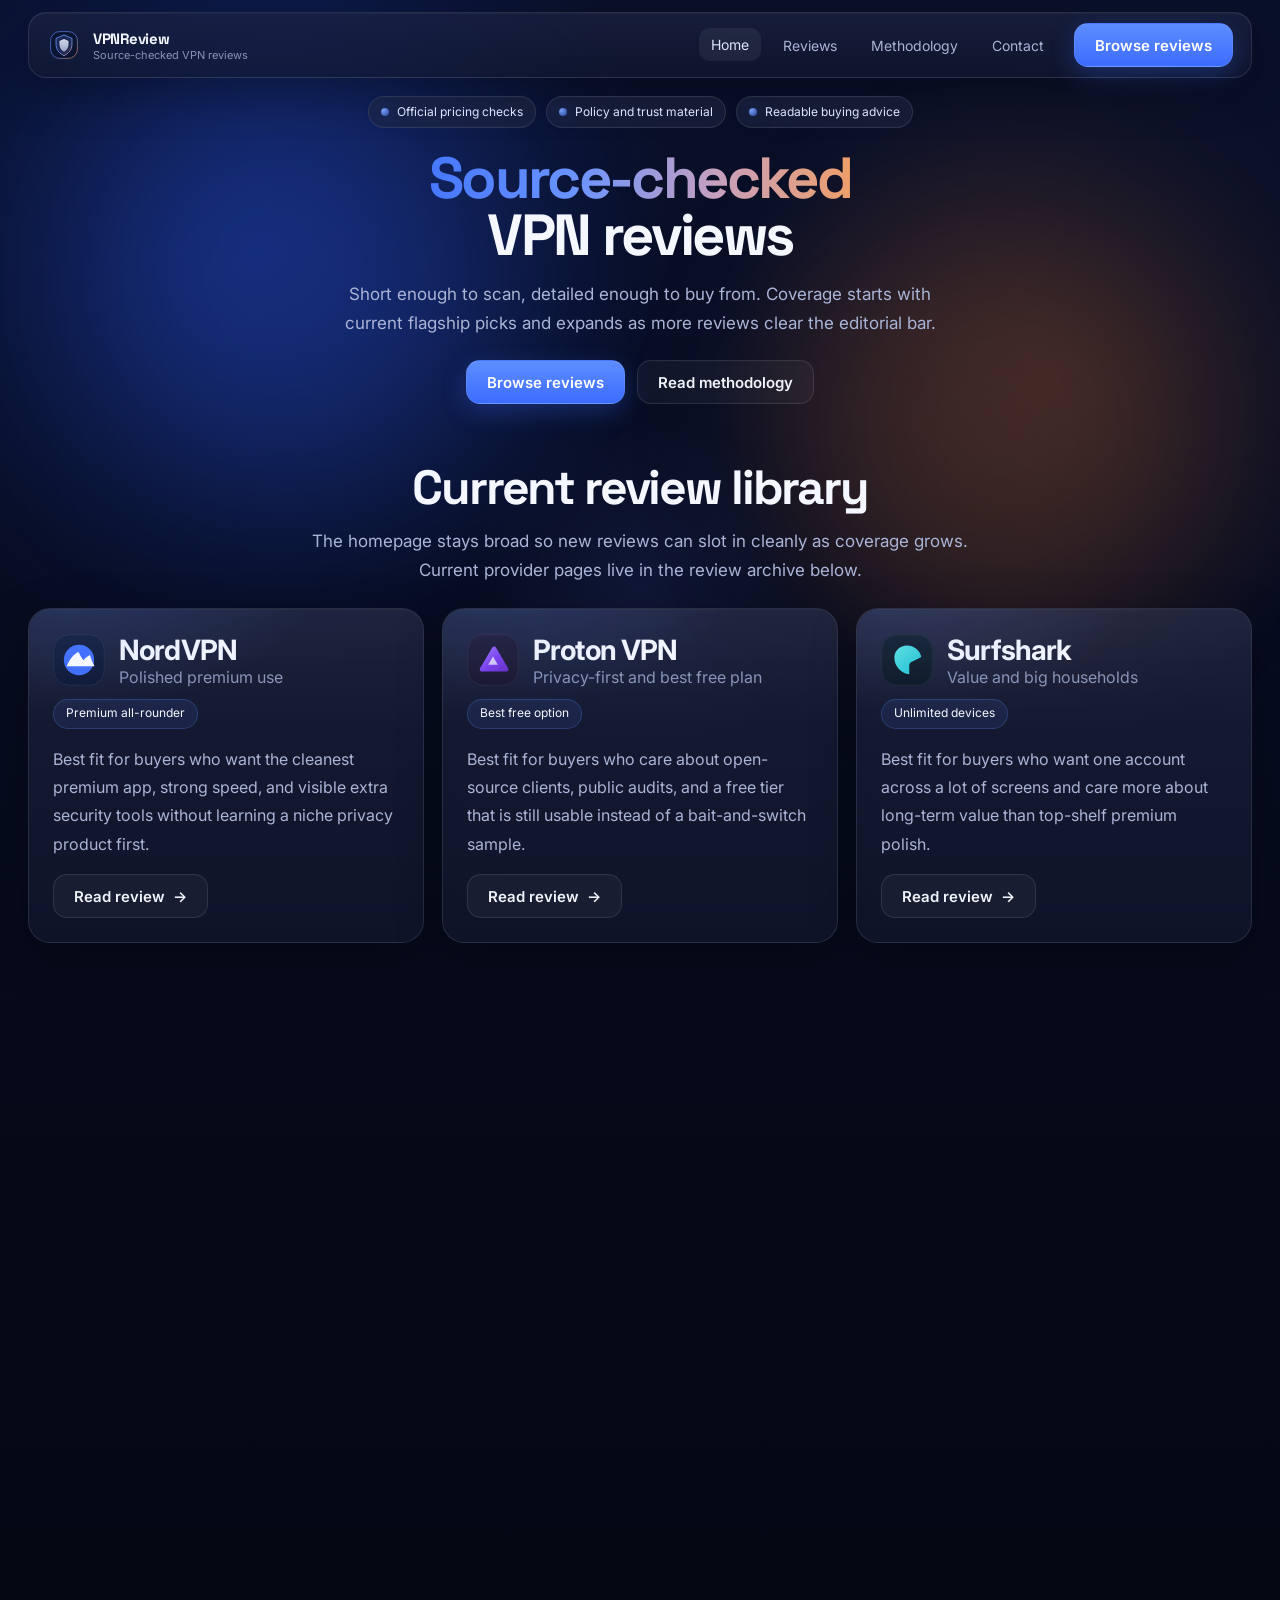
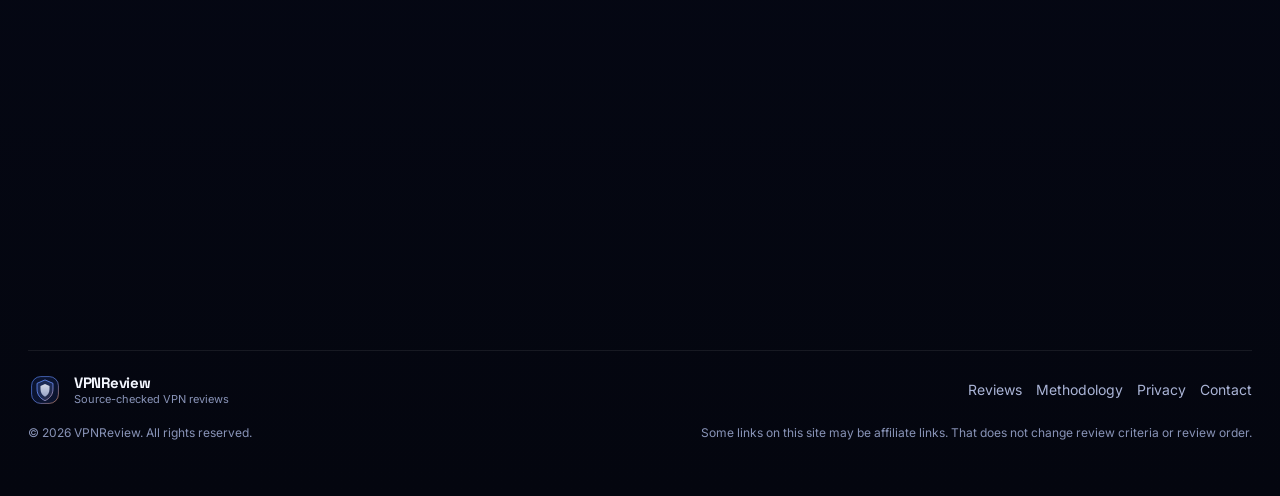
==== index.html @ 540c51eb "vpnreview" ====
<!doctype html>
<html lang="en">
<head>
  <meta charset="utf-8">
  <meta name="viewport" content="width=device-width, initial-scale=1">
  <title>Source-checked VPN reviews — VPNReview</title>
  <meta name="description" content="VPNReview publishes source-checked VPN reviews, current deal checks, and methodology-led buying guidance.">
  <link rel="canonical" href="https://vpnreview.pro/">
  <link rel="icon" href="assets/favicon.svg" type="image/svg+xml">
  <meta property="og:type" content="website">
  <meta property="og:title" content="Source-checked VPN reviews — VPNReview">
  <meta property="og:description" content="VPNReview publishes source-checked VPN reviews, current deal checks, and methodology-led buying guidance.">
  <meta property="og:url" content="https://vpnreview.pro/">
  <meta property="og:image" content="https://vpnreview.pro/assets/og-cover.svg">
  <meta name="twitter:card" content="summary_large_image">
  <meta name="twitter:title" content="Source-checked VPN reviews — VPNReview">
  <meta name="twitter:description" content="VPNReview publishes source-checked VPN reviews, current deal checks, and methodology-led buying guidance.">
  <meta name="twitter:image" content="https://vpnreview.pro/assets/og-cover.svg">
  <link rel="preconnect" href="https://fonts.googleapis.com">
  <link rel="preconnect" href="https://fonts.gstatic.com" crossorigin>
  <link href="https://fonts.googleapis.com/css2?family=Inter:wght@400;500;600;700;800&family=Space+Grotesk:wght@500;700&display=swap" rel="stylesheet">
  <link rel="stylesheet" href="styles.css">
</head>
<body>
  <div class="page-shell">
    <div class="hero-glow-blue"></div>
    <div class="hero-glow-orange"></div>
    
    <div class="topbar-wrap container reveal">
      <header class="topbar">
        <a class="brand focus-ring" href="index.html" aria-label="VPNReview home">
          <img class="brand-mark" src="assets/vpnreview-mark.svg" alt="VPNReview logo">
          <span class="brand-copy">
            <span class="brand-name">VPNReview</span>
            <span class="brand-tagline">Source-checked VPN reviews</span>
          </span>
        </a>
        <nav class="topbar-menu" aria-label="Primary">
          <a class="focus-ring" href="index.html" aria-current="page">Home</a><a class="focus-ring" href="reviews.html">Reviews</a><a class="focus-ring" href="methodology.html">Methodology</a><a class="focus-ring" href="contact.html">Contact</a>
        </nav>
        <div class="topbar-actions">
          <a class="btn btn-primary focus-ring" href="reviews.html">Browse reviews</a>
          <button class="menu-toggle focus-ring" aria-expanded="false" aria-label="Open menu">☰</button>
        </div>
      </header>
      <div class="mobile-panel" data-open="false">
        <a class="focus-ring" href="index.html" aria-current="page">Home</a><a class="focus-ring" href="reviews.html">Reviews</a><a class="focus-ring" href="methodology.html">Methodology</a><a class="focus-ring" href="contact.html">Contact</a>
      </div>
    </div>
    
    <main class="hero-wrap">
      
<section class="page-hero compact reveal delay-1">
  <div class="badge-row">
    <div class="stack-badge"><span class="stack-dot"></span>Official pricing checks</div>
    <div class="stack-badge"><span class="stack-dot"></span>Policy and trust material</div>
    <div class="stack-badge"><span class="stack-dot"></span>Readable buying advice</div>
  </div>
  <h1 class="page-title short"><span class="gradient">Source-checked</span><br><span class="solid">VPN reviews</span></h1>
  <p class="page-copy short">Short enough to scan, detailed enough to buy from. Coverage starts with current flagship picks and expands as more reviews clear the editorial bar.</p>
  <div class="hero-actions">
    <a class="btn btn-primary focus-ring" href="reviews.html">Browse reviews</a>
    <a class="btn btn-secondary focus-ring" href="methodology.html">Read methodology</a>
  </div>
</section>

<section class="page-section reveal delay-2">
  <div>
    <h2 class="section-heading centered">Current review library</h2>
    <p class="section-copy centered">The homepage stays broad so new reviews can slot in cleanly as coverage grows. Current provider pages live in the review archive below.</p>
  </div>
  <div class="archive-grid">
    <article class="review-card">
      <div class="review-card-head">
        <div class="review-brand">
          <img class="review-logo" src="assets/logo-nord.svg" alt="NordVPN logo">
          <div>
            <h3 class="review-title">NordVPN</h3>
            <div class="muted">Polished premium use</div>
          </div>
        </div>
        <span class="score-pill">Premium all-rounder</span>
      </div>
      <p>Best fit for buyers who want the cleanest premium app, strong speed, and visible extra security tools without learning a niche privacy product first.</p>
      <div class="review-card-actions">
        <a class="btn btn-subtle focus-ring review-link-arrow" href="nordvpn.html">Read review <span>→</span></a>
      </div>
    </article>
    <article class="review-card">
      <div class="review-card-head">
        <div class="review-brand">
          <img class="review-logo" src="assets/logo-proton.svg" alt="Proton VPN logo">
          <div>
            <h3 class="review-title">Proton VPN</h3>
            <div class="muted">Privacy-first and best free plan</div>
          </div>
        </div>
        <span class="score-pill">Best free option</span>
      </div>
      <p>Best fit for buyers who care about open-source clients, public audits, and a free tier that is still usable instead of a bait-and-switch sample.</p>
      <div class="review-card-actions">
        <a class="btn btn-subtle focus-ring review-link-arrow" href="protonvpn.html">Read review <span>→</span></a>
      </div>
    </article>
    <article class="review-card">
      <div class="review-card-head">
        <div class="review-brand">
          <img class="review-logo" src="assets/logo-surfshark.svg" alt="Surfshark logo">
          <div>
            <h3 class="review-title">Surfshark</h3>
            <div class="muted">Value and big households</div>
          </div>
        </div>
        <span class="score-pill">Unlimited devices</span>
      </div>
      <p>Best fit for buyers who want one account across a lot of screens and care more about long-term value than top-shelf premium polish.</p>
      <div class="review-card-actions">
        <a class="btn btn-subtle focus-ring review-link-arrow" href="surfshark.html">Read review <span>→</span></a>
      </div>
    </article>
  </div>
</section>

<section class="page-section reveal delay-3">
  <div>
    <h2 class="section-heading centered">At-a-glance comparison</h2>
    <p class="section-copy centered">This is a quick starting point, not the whole review. Each full page covers fit, daily use, technical notes, pricing, and current public offers.</p>
  </div>
  <div class="table-wrap">
    <table class="compare-table">
      <thead>
        <tr>
          <th>VPN</th>
          <th>Best fit</th>
          <th>Device policy</th>
          <th>Free tier</th>
          <th>Deal signal</th>
        </tr>
      </thead>
      <tbody>
        <tr>
          <td class="highlight-col"><strong>NordVPN</strong></td>
          <td>Premium app and strong extras</td>
          <td>10 devices</td>
          <td>No</td>
          <td>Official coupon page showed 2 years at $3.89/mo</td>
        </tr>
        <tr>
          <td class="highlight-col"><strong>Proton VPN</strong></td>
          <td>Privacy-first buying</td>
          <td>10 devices on paid tier</td>
          <td>Yes, no ads and no data cap</td>
          <td>Public materials showed a 65% spring sale</td>
        </tr>
        <tr>
          <td class="highlight-col"><strong>Surfshark</strong></td>
          <td>Value and large households</td>
          <td>Unlimited simultaneous connections</td>
          <td>No</td>
          <td>Official deal page promoted 2 years + 3 extra months</td>
        </tr>
      </tbody>
    </table>
  </div>
</section>

<section class="split-intro reveal delay-4">
  <article class="card accent">
    <h2 class="section-heading">How review pages are structured</h2>
    <p class="section-copy">The desktop layout borrows from wider editorial review patterns rather than cramming everything into a single column: a short hero, equal-width highlight cards, quick-jump navigation, a main reading column, and a sticky side rail for deals and fit notes.</p>
    <div class="section-meta">
      <span class="meta-pill">Short hero copy</span>
      <span class="meta-pill">Wider desktop rhythm</span>
      <span class="meta-pill">Expandable archive layout</span>
    </div>
  </article>
  <article class="card">
    <h3>What the archive is built for</h3>
    <p>The homepage is no longer a three-product landing page. It is a hub that can keep adding review cards, comparison tables, and methodology links without redesigning the whole site each time coverage grows.</p>
    <div class="link-grid" style="margin-top:18px;">
      <a class="focus-ring" href="reviews.html">Open the review archive</a>
      <a class="focus-ring" href="methodology.html">See how sources are weighed</a>
      <a class="focus-ring" href="privacy.html">Read site privacy terms</a>
    </div>
  </article>
</section>

    </main>
    
    <footer class="footer">
      <div class="footer-brand">
        <img class="brand-mark" src="assets/vpnreview-mark.svg" alt="VPNReview logo">
        <div class="brand-copy">
          <div class="brand-name">VPNReview</div>
          <div class="brand-tagline">Source-checked VPN reviews</div>
        </div>
      </div>
      <nav class="footer-nav" aria-label="Footer">
        <a class="focus-ring" href="reviews.html">Reviews</a>
        <a class="focus-ring" href="methodology.html">Methodology</a>
        <a class="focus-ring" href="privacy.html">Privacy</a>
        <a class="focus-ring" href="contact.html">Contact</a>
      </nav>
    </footer>
    <div class="footer-bottom">
      <div>© <span data-year></span> VPNReview. All rights reserved.</div>
      <div class="footer-disclosure">Some links on this site may be affiliate links. That does not change review criteria or review order.</div>
    </div>
    
  </div>
  <script src="script.js"></script>
</body>
</html>
---- styles.css ----
:root {
  --bg-0: #050816;
  --bg-1: #081126;
  --bg-2: #0c1430;
  --surface: rgba(23, 30, 58, 0.56);
  --surface-2: rgba(31, 38, 68, 0.64);
  --surface-3: rgba(15, 20, 40, 0.88);
  --border-soft: rgba(255, 255, 255, 0.10);
  --border-mid: rgba(255, 255, 255, 0.18);
  --text-strong: #f4f7ff;
  --text-soft: #dce4ff;
  --text-body: #aab4d6;
  --text-dim: #8893b7;
  --blue-1: #3d6cff;
  --blue-2: #5c8dff;
  --blue-3: #79a6ff;
  --peach-1: #f2b2a6;
  --orange-1: #f59a62;
  --orange-2: #d67339;
  --success: #5cd694;
  --shadow-lg: 0 28px 90px rgba(0, 0, 0, 0.45);
  --shadow-md: 0 14px 46px rgba(0, 0, 0, 0.28);
  --radius-xl: 18px;
  --radius-2xl: 24px;
  --radius-pill: 999px;
  --content-width: min(1320px, calc(100% - 56px));
  --reading-width: 760px;
  --brand-accent: #5c8dff;
  --brand-accent-soft: rgba(92, 141, 255, 0.2);
}
* { box-sizing: border-box; }
html { scroll-behavior: smooth; }
body {
  min-height: 100vh;
  margin: 0;
  color: var(--text-strong);
  background:
    radial-gradient(44rem 44rem at 20% 12%, rgba(34, 86, 255, 0.26), transparent 60%),
    radial-gradient(34rem 34rem at 82% 18%, rgba(226, 122, 46, 0.14), transparent 62%),
    radial-gradient(18rem 18rem at 50% 28%, rgba(86, 118, 255, 0.10), transparent 60%),
    linear-gradient(180deg, #09102a 0%, #050816 58%, #04060f 100%);
  overflow-x: hidden;
  font-family: Inter, ui-sans-serif, system-ui, -apple-system, BlinkMacSystemFont, "Segoe UI", sans-serif;
}
body.page-nord { --brand-accent: #5c8dff; --brand-accent-soft: rgba(92, 141, 255, 0.18); }
body.page-proton { --brand-accent: #8b5cf6; --brand-accent-soft: rgba(139, 92, 246, 0.18); }
body.page-surfshark { --brand-accent: #17c9d5; --brand-accent-soft: rgba(23, 201, 213, 0.18); }
a { color: inherit; text-decoration: none; }
img { display: block; max-width: 100%; }
button { font: inherit; }
.container { width: var(--content-width); margin-inline: auto; }
.page-shell { position: relative; padding: 12px 0 54px; }
.hero-glow-blue,
.hero-glow-orange {
  position: fixed;
  filter: blur(78px);
  border-radius: 999px;
  pointer-events: none;
  z-index: 0;
}
.hero-glow-blue {
  width: 420px;
  height: 420px;
  left: 6%;
  top: 8%;
  background: rgba(50, 100, 255, 0.20);
  animation: drift 14s ease-in-out infinite alternate;
}
.hero-glow-orange {
  width: 420px;
  height: 420px;
  right: 6%;
  top: 24%;
  background: rgba(225, 119, 45, 0.16);
  animation: drift 18s ease-in-out infinite alternate-reverse;
}
.topbar-wrap,
.hero-wrap,
.footer,
.footer-bottom { position: relative; z-index: 1; }
.topbar {
  display: grid;
  grid-template-columns: minmax(0, 1fr) auto auto;
  align-items: center;
  gap: 18px;
  padding: 10px 18px;
  min-height: 58px;
  border: 1px solid var(--border-soft);
  border-radius: 18px;
  background: linear-gradient(180deg, rgba(28, 35, 67, 0.68), rgba(18, 24, 46, 0.62));
  backdrop-filter: blur(18px);
  -webkit-backdrop-filter: blur(18px);
  box-shadow: inset 0 1px 0 rgba(255,255,255,0.04), var(--shadow-md);
  transition: transform 180ms ease, border-color 180ms ease, box-shadow 220ms ease;
}
.topbar:hover { border-color: rgba(255,255,255,0.15); }
.brand { display: inline-flex; align-items: center; gap: 12px; min-width: 0; }
.brand-mark {
  width: 34px;
  height: 34px;
  flex: 0 0 auto;
  border-radius: 12px;
  transition: transform 260ms ease;
}
.brand:hover .brand-mark { transform: translateY(-2px) rotate(-2deg); }
.brand-copy { display: grid; min-width: 0; }
.brand-name { font-weight: 700; font-size: 15px; color: var(--text-strong); }
.brand-tagline { font-size: 11px; color: var(--text-dim); white-space: nowrap; overflow: hidden; text-overflow: ellipsis; }
.topbar-menu, .topbar-actions { display: flex; align-items: center; gap: 10px; }
.topbar-menu a {
  padding: 8px 12px;
  border-radius: 11px;
  font-size: 14px;
  color: var(--text-body);
  transition: transform 180ms ease, background-color 180ms ease, color 180ms ease;
}
.topbar-menu a:hover,
.topbar-menu a[aria-current="page"] {
  background: rgba(255,255,255,0.06);
  color: var(--text-soft);
  transform: translateY(-1px);
}
.menu-toggle {
  width: 38px;
  height: 38px;
  border-radius: 999px;
  border: 1px solid rgba(255,255,255,0.08);
  background: rgba(6,10,22,0.85);
  color: var(--text-soft);
  display: none;
  place-items: center;
  cursor: pointer;
  transition: transform 180ms ease, border-color 180ms ease, background-color 180ms ease;
}
.menu-toggle:hover { transform: translateY(-1px); border-color: rgba(255,255,255,0.16); }
.mobile-panel {
  display: none;
  margin-top: 10px;
  border: 1px solid var(--border-soft);
  border-radius: 16px;
  background: linear-gradient(180deg, rgba(28,35,67,0.78), rgba(18,24,46,0.78));
  backdrop-filter: blur(14px);
  -webkit-backdrop-filter: blur(14px);
  overflow: hidden;
}
.mobile-panel a { display: block; padding: 14px 18px; color: var(--text-body); }
.mobile-panel a + a { border-top: 1px solid rgba(255,255,255,0.06); }
.hero-wrap {
  width: var(--content-width);
  margin: 18px auto 0;
  display: grid;
  gap: 60px;
}
.badge-row {
  display: flex;
  flex-wrap: wrap;
  justify-content: center;
  gap: 10px;
}
.stack-badge {
  display: inline-flex;
  align-items: center;
  gap: 8px;
  min-height: 32px;
  padding: 0 12px;
  border-radius: var(--radius-pill);
  border: 1px solid rgba(255,255,255,0.10);
  background: rgba(32, 38, 66, 0.58);
  color: #dce4ff;
  font-size: 12px;
  line-height: 1.2;
  transition: transform 180ms ease, border-color 180ms ease, background-color 180ms ease;
}
.stack-badge:hover {
  transform: translateY(-2px);
  border-color: rgba(255,255,255,0.18);
  background: rgba(37, 43, 73, 0.66);
}
.stack-dot {
  width: 8px; height: 8px; border-radius: 999px;
  background: radial-gradient(circle at 30% 30%, rgba(121,166,255,0.95), rgba(61,108,255,0.45));
  box-shadow: 0 0 18px rgba(61,108,255,0.35);
}
.hero,
.page-hero {
  max-width: 780px;
  margin-inline: auto;
  text-align: center;
}
.kicker {
  display: inline-flex;
  align-items: center;
  min-height: 30px;
  padding: 0 12px;
  border-radius: var(--radius-pill);
  border: 1px solid rgba(255,255,255,0.10);
  background: rgba(255,255,255,0.04);
  color: var(--text-soft);
  font-size: 12px;
  font-weight: 600;
  letter-spacing: 0.01em;
}
.hero-title,
.page-title,
.article-panel h1,
.section-heading,
.review-section h2,
.archive-title {
  font-family: "Space Grotesk", "Inter", ui-sans-serif, system-ui, sans-serif;
  letter-spacing: -0.045em;
}
.hero-title,
.page-title {
  margin: 22px 0 0;
  font-size: clamp(36px, 5.8vw, 68px);
  line-height: 0.98;
}
.gradient {
  background: linear-gradient(90deg, #4677ff 0%, #6b94ff 35%, #c7a0be 68%, #ee9f69 100%);
  -webkit-background-clip: text;
  background-clip: text;
  color: transparent;
}
.solid { color: #f5f7ff; }
.hero-copy,
.page-copy {
  max-width: 680px;
  margin: 16px auto 0;
  color: var(--text-body);
  font-size: 17px;
  line-height: 1.72;
}
.command-chip {
  display: inline-flex;
  align-items: center;
  justify-content: center;
  gap: 10px;
  min-height: 44px;
  padding: 0 18px;
  margin-top: 22px;
  border-radius: 12px;
  background: #08112b;
  border: 1px solid rgba(69, 93, 162, 0.35);
  box-shadow: inset 0 1px 0 rgba(255,255,255,0.03);
  color: #f3c08e;
  font-family: ui-monospace, SFMono-Regular, Menlo, Consolas, monospace;
  font-size: 13px;
}
.cta-row { display: flex; justify-content: center; gap: 12px; flex-wrap: wrap; margin-top: 24px; }
.btn {
  display: inline-flex;
  align-items: center;
  justify-content: center;
  min-width: 146px;
  min-height: 44px;
  padding: 0 20px;
  border-radius: 14px;
  border: 1px solid rgba(255,255,255,0.10);
  font-size: 15px;
  font-weight: 600;
  transition: transform 180ms ease, background-color 180ms ease, border-color 180ms ease, box-shadow 220ms ease, opacity 180ms ease;
}
.btn:hover { transform: translateY(-2px); }
.btn-primary {
  background: linear-gradient(180deg, #5d8dff, #3d6cff);
  color: white;
  border-color: rgba(255,255,255,0.08);
  box-shadow: 0 8px 24px rgba(61, 108, 255, 0.28);
}
.btn-primary:hover { box-shadow: 0 12px 28px rgba(61,108,255,0.34); }
.btn-secondary,
.btn-subtle {
  background: rgba(255,255,255,0.04);
  color: #f2f4fb;
}
.btn-secondary:hover,
.btn-subtle:hover {
  background: rgba(255,255,255,0.08);
  border-color: rgba(255,255,255,0.16);
}
main section { margin-top: 0; }
.section-heading {
  margin: 0;
  font-size: clamp(28px, 4vw, 48px);
  line-height: 1.02;
}
.section-heading.centered { text-align: center; }
.section-copy {
  max-width: 720px;
  margin: 14px 0 0;
  color: var(--text-body);
  font-size: 17px;
  line-height: 1.72;
}
.section-copy.centered { margin-inline: auto; text-align: center; }
.cards-2, .cards-3, .cards-4, .archive-grid, .jump-grid, .source-grid, .highlights-grid, .summary-grid {
  display: grid;
  gap: 18px;
}
.cards-2, .jump-grid { grid-template-columns: repeat(2, minmax(0, 1fr)); }
.cards-3, .archive-grid, .source-grid, .summary-grid { grid-template-columns: repeat(3, minmax(0, 1fr)); }
.cards-4, .highlights-grid { grid-template-columns: repeat(4, minmax(0, 1fr)); }
.card,
.review-card,
.data-card,
.table-wrap,
.article-panel,
.callout,
.jump-card,
.deal-card {
  position: relative;
  border-radius: 22px;
  border: 1px solid rgba(255,255,255,0.10);
  background: linear-gradient(180deg, rgba(35,41,72,0.56), rgba(19,24,46,0.72));
  backdrop-filter: blur(14px);
  -webkit-backdrop-filter: blur(14px);
  box-shadow: inset 0 1px 0 rgba(255,255,255,0.04), var(--shadow-md);
  overflow: hidden;
  transition: transform 200ms ease, border-color 200ms ease, box-shadow 240ms ease, background-color 180ms ease;
}
.card::before, .review-card::before, .data-card::before, .article-panel::before, .callout::before, .jump-card::before, .deal-card::before, .table-wrap::before {
  content: "";
  position: absolute;
  inset: 0;
  pointer-events: none;
  border-radius: inherit;
  background:
    linear-gradient(180deg, rgba(255,255,255,0.04), transparent 45%),
    radial-gradient(26rem 14rem at 10% -10%, var(--brand-accent-soft), transparent 60%);
  opacity: .95;
}
.card:hover,
.review-card:hover,
.data-card:hover,
.article-panel:hover,
.callout:hover,
.jump-card:hover,
.deal-card:hover {
  transform: translateY(-4px);
  border-color: rgba(255,255,255,0.16);
  box-shadow: inset 0 1px 0 rgba(255,255,255,0.05), 0 20px 50px rgba(0, 0, 0, 0.32);
}
.card, .review-card, .data-card, .article-panel, .callout, .jump-card, .deal-card { padding: 24px; }
.card h3, .review-title, .article-panel h2, .callout h3, .deal-card h3 {
  margin: 0;
  letter-spacing: -0.03em;
}
.card h3, .callout h3, .deal-card h3 { font-size: 22px; }
.card p, .review-card p, .article-panel p, .callout p, .data-note, li {
  color: var(--text-body);
  font-size: 16px;
  line-height: 1.78;
}
.card p, .review-card p, .article-panel p, .data-note { margin: 0; }
.card p + p, .article-panel p + p, .callout p + p { margin-top: 14px; }
.review-card {
  display: flex;
  flex-direction: column;
  gap: 16px;
  min-height: 100%;
}
.review-card-head {
  display: flex;
  align-items: flex-start;
  justify-content: space-between;
  gap: 12px;
  flex-wrap: wrap;
}
.review-brand { display: flex; align-items: center; gap: 14px; min-width: 0; }
.review-logo {
  width: 52px;
  height: 52px;
  border-radius: 16px;
  background: rgba(255,255,255,0.02);
}
.review-title { font-size: 28px; margin: 0; }
.label-pill, .score-pill, .meta-pill {
  display: inline-flex;
  align-items: center;
  min-height: 30px;
  padding: 0 12px;
  border-radius: var(--radius-pill);
  border: 1px solid rgba(255,255,255,0.10);
  background: rgba(255,255,255,0.04);
  color: var(--text-soft);
  font-size: 12px;
  line-height: 1.2;
}
.score-pill { color: var(--text-strong); border-color: rgba(92, 141, 255, 0.24); background: rgba(92,141,255,0.10); }
.review-card-actions { margin-top: auto; display: flex; }
.inline-link {
  color: var(--text-soft);
  text-decoration: underline;
  text-decoration-color: rgba(255,255,255,0.14);
  text-underline-offset: 3px;
  transition: color 180ms ease, text-decoration-color 180ms ease;
}
.inline-link:hover {
  color: white;
  text-decoration-color: rgba(255,255,255,0.42);
}
.table-wrap { padding: 6px; }
table {
  width: 100%;
  border-collapse: collapse;
  overflow: hidden;
}
thead th {
  text-align: left;
  font-size: 13px;
  color: var(--text-soft);
  font-weight: 600;
  padding: 14px 16px;
  border-bottom: 1px solid rgba(255,255,255,0.08);
}
tbody td {
  padding: 14px 16px;
  border-top: 1px solid rgba(255,255,255,0.06);
  color: var(--text-body);
  font-size: 15px;
  line-height: 1.6;
  transition: background-color 180ms ease, color 180ms ease;
}
tbody tr:hover td { background: rgba(255,255,255,0.03); color: var(--text-soft); }
.highlight-col { color: var(--text-strong); font-weight: 600; }
.review-hero {
  max-width: 1060px;
  margin-inline: auto;
}
.review-hero-card {
  padding: 28px;
}
.review-hero-top {
  display: flex;
  align-items: flex-start;
  justify-content: space-between;
  gap: 20px;
  flex-wrap: wrap;
}
.provider-lockup {
  display: flex;
  align-items: center;
  gap: 16px;
}
.provider-mark {
  width: 66px;
  height: 66px;
  border-radius: 18px;
  flex: 0 0 auto;
  filter: drop-shadow(0 8px 18px rgba(0,0,0,.22));
}
.provider-name {
  margin: 0;
  font-size: clamp(36px, 5vw, 54px);
  line-height: .94;
}
.provider-sub {
  margin-top: 4px;
  color: var(--text-body);
  font-size: 15px;
}
.review-title-short {
  margin: 18px 0 0;
  font-size: clamp(32px, 4.2vw, 48px);
  line-height: 1.02;
  font-family: "Space Grotesk", "Inter", sans-serif;
  letter-spacing: -0.04em;
}
.review-intro {
  max-width: 820px;
  margin-top: 14px;
  color: var(--text-body);
  font-size: 18px;
  line-height: 1.72;
}
.article-meta {
  display: flex;
  gap: 10px;
  flex-wrap: wrap;
  margin-top: 18px;
}
.highlights-grid .data-card {
  min-height: 100%;
}
.data-title {
  margin: 0;
  font-size: 13px;
  color: var(--text-soft);
  font-weight: 600;
}
.data-value {
  margin-top: 12px;
  font-size: clamp(24px, 3vw, 34px);
  line-height: 1.04;
  color: var(--brand-accent);
  font-weight: 800;
  letter-spacing: -0.04em;
}
.data-note {
  margin-top: 10px;
}
.review-layout {
  display: grid;
  grid-template-columns: minmax(0, 1.36fr) minmax(320px, 0.84fr);
  gap: 24px;
  align-items: start;
}
.review-main {
  display: grid;
  gap: 22px;
}
.review-aside {
  display: grid;
  gap: 18px;
  position: sticky;
  top: 92px;
}
.jump-card {
  display: block;
  min-height: 128px;
}
.jump-card strong {
  display: block;
  font-size: 20px;
  line-height: 1.08;
  letter-spacing: -0.03em;
}
.jump-card span {
  display: block;
  margin-top: 10px;
  color: var(--text-body);
  line-height: 1.6;
}
.callout h3,
.deal-card h3 {
  color: var(--text-strong);
}
.callout .mini-kicker,
.deal-card .mini-kicker {
  display: inline-flex;
  margin-bottom: 10px;
  font-size: 11px;
  min-height: 26px;
  padding: 0 10px;
  align-items: center;
  border-radius: var(--radius-pill);
  border: 1px solid rgba(255,255,255,0.1);
  background: rgba(255,255,255,0.04);
  color: var(--text-soft);
  letter-spacing: .01em;
}
.callout strong { color: var(--text-soft); }
.article-panel h2 {
  font-size: 32px;
  line-height: 1.04;
  margin-bottom: 12px;
}
.review-body p {
  font-size: 17px;
  line-height: 1.86;
}
.bad-list {
  display: grid;
  gap: 10px;
  margin-top: 18px;
}
.bad-list div {
  padding: 14px 16px;
  border-radius: 16px;
  border: 1px solid rgba(255,255,255,0.08);
  background: rgba(255,255,255,0.03);
  color: var(--text-body);
}
.bad-list strong { color: var(--text-soft); }
.deal-list {
  margin: 14px 0 0;
  padding-left: 18px;
}
.deal-list li {
  margin-top: 8px;
}
.deal-wheel {
  margin-top: 18px;
}
.wheel-shell {
  position: relative;
  width: 220px;
  height: 220px;
  margin-inline: auto;
}
.wheel-pointer {
  position: absolute;
  top: -4px;
  left: 50%;
  transform: translateX(-50%);
  width: 0; height: 0;
  border-left: 14px solid transparent;
  border-right: 14px solid transparent;
  border-top: 24px solid var(--brand-accent);
  filter: drop-shadow(0 6px 12px rgba(0,0,0,.35));
  z-index: 2;
}
.wheel-disc {
  position: absolute;
  inset: 0;
  border-radius: 50%;
  border: 1px solid rgba(255,255,255,0.16);
  background:
    radial-gradient(circle at 50% 50%, rgba(255,255,255,0.12), transparent 34%),
    conic-gradient(
      from 0deg,
      rgba(255,255,255,0.06) 0deg 60deg,
      var(--brand-accent-soft) 60deg 120deg,
      rgba(255,255,255,0.04) 120deg 180deg,
      rgba(255,255,255,0.08) 180deg 240deg,
      var(--brand-accent-soft) 240deg 300deg,
      rgba(255,255,255,0.04) 300deg 360deg
    );
  box-shadow: inset 0 1px 0 rgba(255,255,255,0.04), 0 16px 30px rgba(0,0,0,.28);
  transition: transform 3400ms cubic-bezier(.17,.91,.2,1);
}
.wheel-center {
  position: absolute;
  inset: 50%;
  transform: translate(-50%, -50%);
  width: 82px;
  height: 82px;
  border-radius: 50%;
  border: 1px solid rgba(255,255,255,0.12);
  background: linear-gradient(180deg, rgba(26,35,67,0.95), rgba(12,18,34,0.95));
  display: grid;
  place-items: center;
  color: var(--text-strong);
  font-weight: 700;
  text-align: center;
  z-index: 2;
  box-shadow: 0 12px 24px rgba(0,0,0,.26);
}
.wheel-center small {
  display: block;
  font-size: 11px;
  color: var(--text-dim);
  font-weight: 600;
}
.spin-btn {
  margin-top: 18px;
  width: 100%;
}
.deal-result {
  min-height: 72px;
  margin-top: 14px;
  padding: 14px 16px;
  border-radius: 16px;
  background: rgba(255,255,255,0.04);
  border: 1px solid rgba(255,255,255,0.08);
  color: var(--text-body);
  font-size: 15px;
  line-height: 1.62;
}
.deal-result strong { color: var(--text-soft); }
.footer {
  width: var(--content-width);
  margin: 72px auto 0;
  padding-top: 22px;
  border-top: 1px solid rgba(255,255,255,0.08);
  display: flex;
  align-items: center;
  justify-content: space-between;
  gap: 16px;
  flex-wrap: wrap;
}
.footer-brand {
  display: flex;
  align-items: center;
  gap: 12px;
}
.footer-nav {
  display: flex;
  align-items: center;
  gap: 14px;
  flex-wrap: wrap;
}
.footer-nav a {
  color: var(--text-body);
  font-size: 14px;
  transition: color 180ms ease, transform 180ms ease;
}
.footer-nav a:hover { color: var(--text-soft); transform: translateY(-1px); }
.footer-bottom {
  width: var(--content-width);
  margin: 16px auto 0;
  display: flex;
  justify-content: space-between;
  gap: 12px;
  flex-wrap: wrap;
  color: var(--text-dim);
  font-size: 12px;
  line-height: 1.6;
}
.footer-disclosure { max-width: 640px; text-align: right; }
.focus-ring:focus-visible,
button:focus-visible {
  outline: 2px solid rgba(121, 166, 255, 0.88);
  outline-offset: 3px;
}
.reveal {
  opacity: 0;
  transform: translateY(14px);
  animation: revealUp 700ms cubic-bezier(.22,.61,.36,1) forwards;
}
.reveal.delay-1 { animation-delay: 80ms; }
.reveal.delay-2 { animation-delay: 160ms; }
.reveal.delay-3 { animation-delay: 240ms; }
.reveal.delay-4 { animation-delay: 320ms; }
.reveal.delay-5 { animation-delay: 400ms; }
.float-soft { animation: floatSoft 6s ease-in-out infinite; }

@keyframes revealUp { to { opacity: 1; transform: translateY(0); } }
@keyframes drift {
  0%   { transform: translate3d(0, 0, 0) scale(1); }
  50%  { transform: translate3d(16px, -10px, 0) scale(1.04); }
  100% { transform: translate3d(-10px, 14px, 0) scale(0.98); }
}
@keyframes floatSoft { 0%, 100% { transform: translateY(0); } 50% { transform: translateY(-3px); } }

@media (max-width: 1180px) {
  :root { --content-width: min(100%, calc(100% - 40px)); }
  .review-layout { grid-template-columns: 1fr; }
  .review-aside { position: static; grid-template-columns: repeat(2, minmax(0, 1fr)); }
}
@media (max-width: 960px) {
  .cards-4, .highlights-grid, .cards-3, .archive-grid, .source-grid, .summary-grid { grid-template-columns: repeat(2, minmax(0, 1fr)); }
  .topbar { grid-template-columns: minmax(0,1fr) auto; }
  .topbar-menu { display: none; }
  .menu-toggle { display: inline-grid; }
  .mobile-panel[data-open="true"] { display: block; }
}
@media (max-width: 720px) {
  :root { --content-width: min(100%, calc(100% - 28px)); }
  .cards-2, .cards-3, .cards-4, .archive-grid, .source-grid, .summary-grid, .jump-grid, .highlights-grid, .review-aside { grid-template-columns: 1fr; }
  .hero-title, .page-title { font-size: clamp(34px, 10vw, 52px); }
  .hero-copy, .page-copy, .review-intro { font-size: 16px; }
  .review-title-short { font-size: clamp(30px, 9vw, 40px); }
  .provider-name { font-size: 40px; }
  .footer-bottom { display: block; }
  .footer-disclosure { text-align: left; margin-top: 6px; }
  .wheel-shell { width: 200px; height: 200px; }
  table { display: block; overflow-x: auto; }
}
@media (prefers-reduced-motion: reduce) {
  *, *::before, *::after {
    animation-duration: 0.01ms !important;
    animation-iteration-count: 1 !important;
    transition-duration: 0.01ms !important;
    scroll-behavior: auto !important;
  }
}

/* VPNReview.pro patch */
.page-hero.compact { max-width: 740px; }
.page-title.short { font-size: clamp(34px, 4.8vw, 58px); max-width: 12ch; margin-inline: auto; }
.hero-copy.short, .page-copy.short { max-width: 54ch; font-size: 17px; }
.hero-actions { display:flex; justify-content:center; gap:12px; flex-wrap:wrap; margin-top:22px; }
.home-section, .page-section { display:grid; gap:22px; }
.section-stack { display:grid; gap:18px; }
.review-list-note { max-width: 760px; margin: 8px auto 0; text-align:center; color: var(--text-dim); font-size: 14px; line-height: 1.7; }
.card.accent, .callout.accent, .deal-card.accent, .data-card.accent, .review-hero-card { border-color: rgba(92, 141, 255, 0.18); }
body.page-proton .card.accent, body.page-proton .callout.accent, body.page-proton .deal-card.accent, body.page-proton .data-card.accent, body.page-proton .review-hero-card { border-color: rgba(139, 92, 246, 0.24); }
body.page-surfshark .card.accent, body.page-surfshark .callout.accent, body.page-surfshark .deal-card.accent, body.page-surfshark .data-card.accent, body.page-surfshark .review-hero-card { border-color: rgba(23, 201, 213, 0.24); }

.summary-grid .card, .highlights-grid .data-card, .jump-grid .jump-card, .archive-grid .review-card { min-height: 100%; }
.muted { color: var(--text-dim); }
.mini-note { margin-top: 10px; font-size: 13px; line-height: 1.6; color: var(--text-dim); }
.section-meta { display:flex; gap:10px; flex-wrap:wrap; margin-top: 18px; }
.review-body { display:grid; gap:22px; }
.review-main .article-panel, .review-aside .callout, .review-aside .deal-card { width: 100%; }
.review-aside .callout, .review-aside .deal-card { min-height: 100%; }
.review-layout { gap: 28px; grid-template-columns: minmax(0, 1.52fr) minmax(360px, 0.84fr); }
.review-main { gap: 24px; }
.review-aside { gap: 20px; }
.review-hero-card:hover .provider-mark { transform: translateY(-3px) scale(1.03); transition: transform 260ms ease; }
.review-card:hover .review-logo { transform: translateY(-3px) rotate(-3deg); transition: transform 260ms ease; }
.jump-card strong { transition: transform 200ms ease, color 200ms ease; }
.jump-card:hover strong { transform: translateX(3px); color: var(--text-strong); }
.data-card .data-value { transition: transform 200ms ease, text-shadow 220ms ease; }
.data-card:hover .data-value { transform: translateY(-2px); text-shadow: 0 0 22px var(--brand-accent-soft); }
.callout.accent:hover, .deal-card.accent:hover { box-shadow: inset 0 1px 0 rgba(255,255,255,0.05), 0 22px 54px rgba(0,0,0,.34), 0 0 0 1px var(--brand-accent-soft); }
.btn-primary:hover { filter: saturate(1.06); }
.review-link-arrow { display:inline-flex; align-items:center; gap:8px; }
.review-link-arrow span { transition: transform 180ms ease; }
.review-card:hover .review-link-arrow span { transform: translateX(3px); }
.compare-table td strong { color: var(--text-soft); }
.small-heading { margin:0; font-size: 18px; letter-spacing:-0.02em; color: var(--text-soft); }
.text-columns { columns: 2; column-gap: 28px; }
.text-columns p { break-inside: avoid; }
.kbd-note { display:inline-flex; align-items:center; gap:8px; min-height:30px; padding:0 12px; border-radius: var(--radius-pill); background: rgba(255,255,255,.04); border:1px solid rgba(255,255,255,.08); color: var(--text-soft); font-size: 12px; }
.link-grid { display:grid; gap:12px; }
.link-grid a { padding: 14px 16px; border-radius: 16px; border: 1px solid rgba(255,255,255,.08); background: rgba(255,255,255,.03); color: var(--text-body); transition: transform 180ms ease, border-color 180ms ease, background-color 180ms ease; }
.link-grid a:hover { transform: translateY(-2px); border-color: rgba(255,255,255,.16); background: rgba(255,255,255,.05); color: var(--text-soft); }
.source-list ul { margin: 10px 0 0; }
.deal-card .deal-list strong { color: var(--text-soft); }
.review-hero .jump-grid { margin-top: 18px; }
.review-hero .jump-card { min-height: 118px; }
.review-callout-stack { display:grid; gap:20px; }
.page-title.shorter { max-width: 14ch; }
.split-intro { display:grid; grid-template-columns: minmax(0,1.05fr) minmax(320px,.95fr); gap:24px; align-items:start; }
.split-intro .card { min-height:100%; }
.brand-copy .brand-name, .footer-brand .brand-name { font-family: "Space Grotesk","Inter",sans-serif; letter-spacing:-0.02em; }
.contact-list { display:grid; gap: 14px; }
.contact-row { display:flex; justify-content:space-between; gap:18px; padding:16px 18px; border-radius:16px; border:1px solid rgba(255,255,255,.08); background: rgba(255,255,255,.03); }
.contact-row span:last-child { color: var(--text-soft); text-align:right; }
.legal-copy p + h3 { margin-top: 26px; }
.legal-copy h3 { margin-bottom: 10px; }
@media (max-width: 1180px) {
  .split-intro { grid-template-columns: 1fr; }
}
@media (max-width: 960px) {
  .review-layout { grid-template-columns: 1fr; }
  .review-aside { position: static; grid-template-columns: repeat(2,minmax(0,1fr)); }
}
@media (max-width: 720px) {
  .page-title.short, .page-title.shorter { max-width:none; }
  .review-aside { grid-template-columns: 1fr; }
  .text-columns { columns: 1; }
}
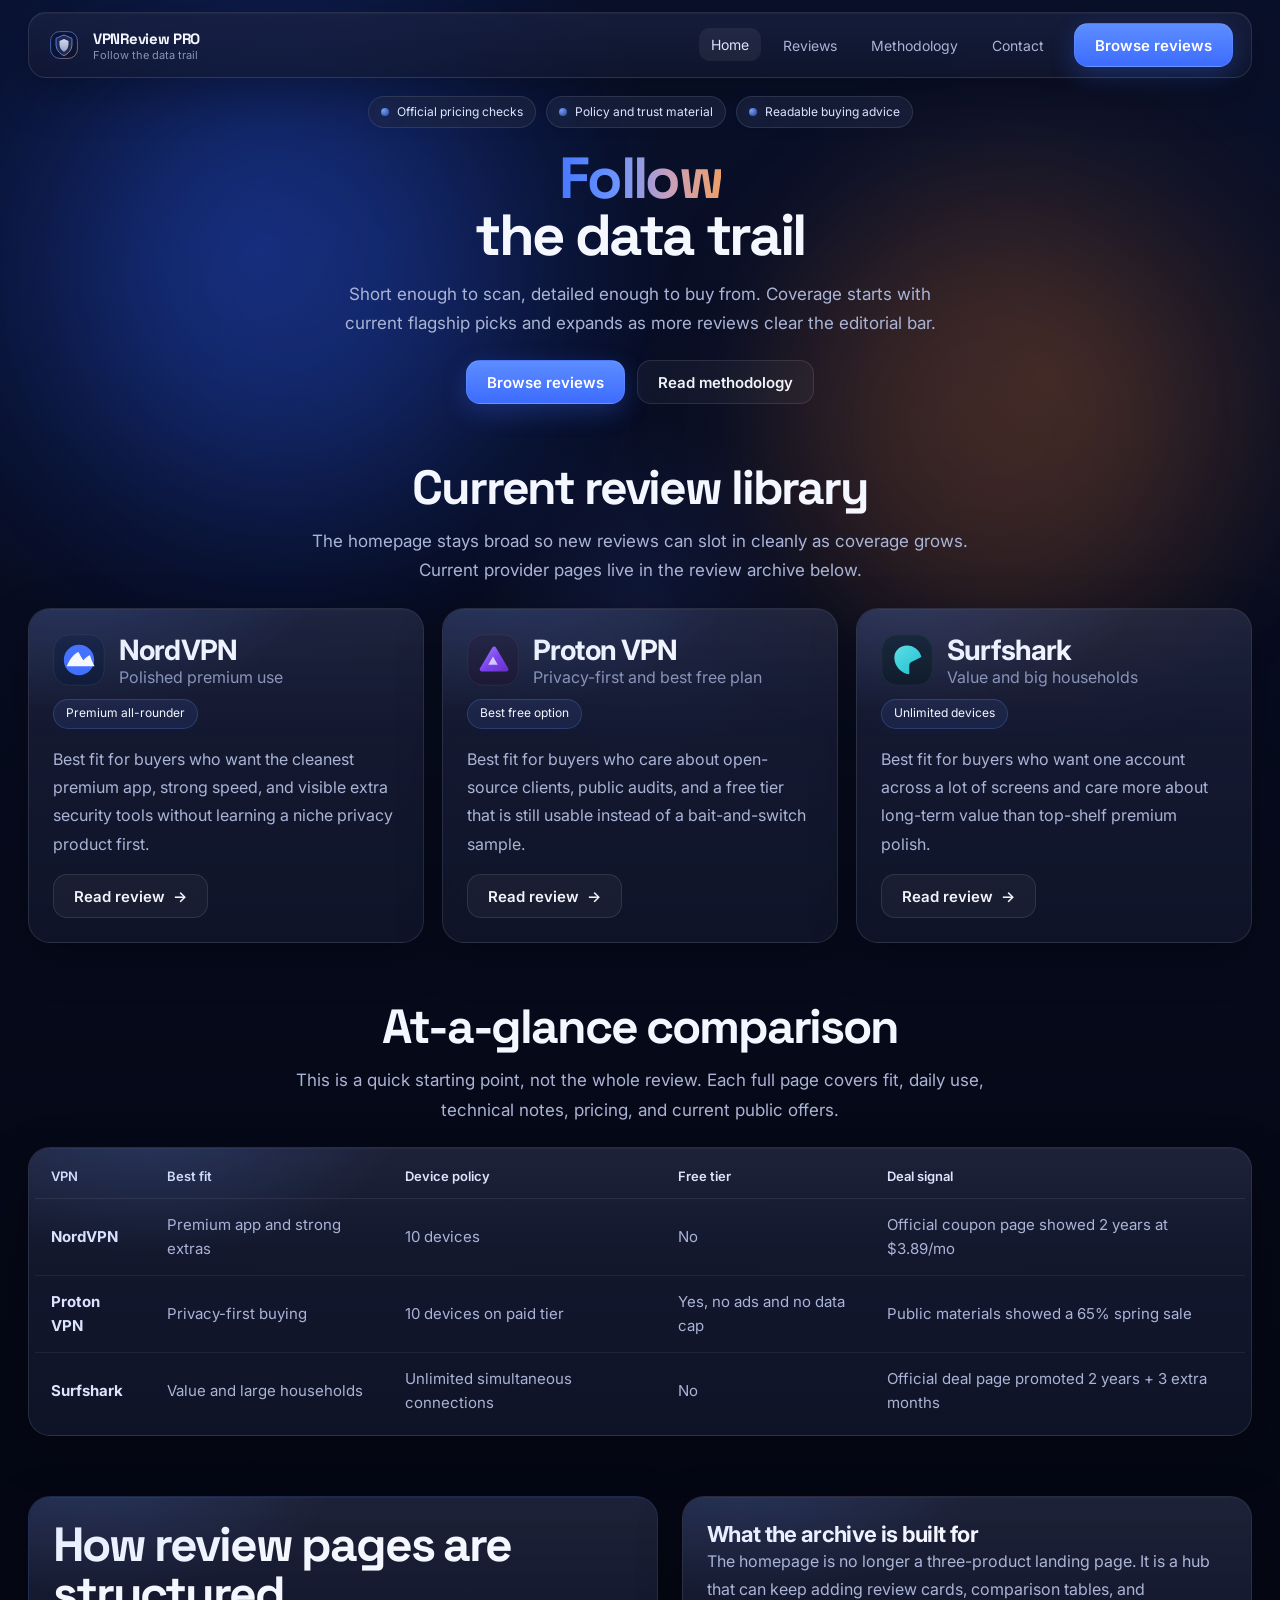
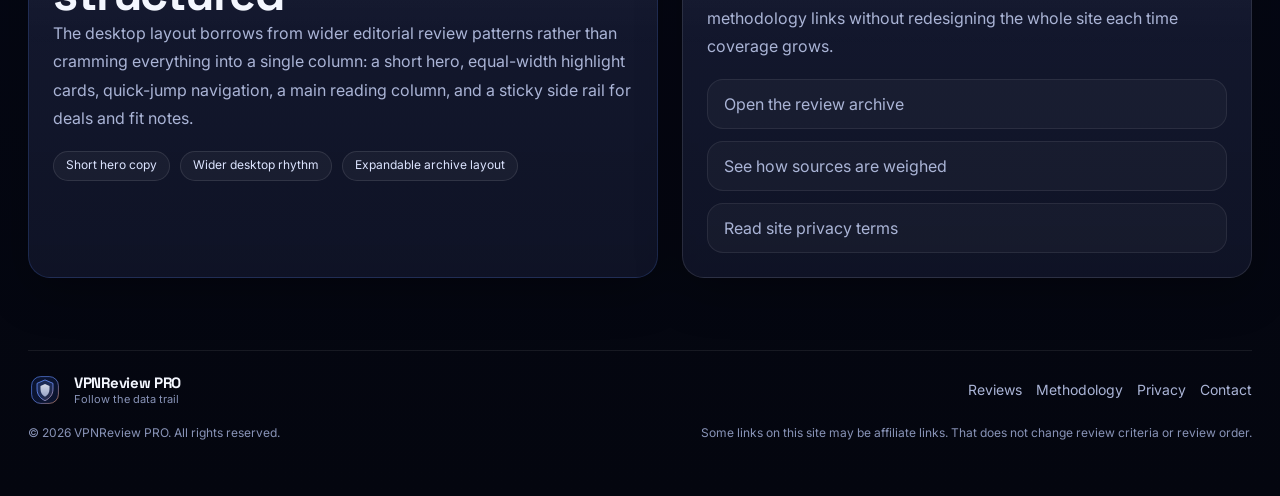
==== commit 40a08060: "Improve responsive behavior and update VPNReview PRO branding" ====
--- a/index.html
+++ b/index.html
@@ -3,18 +3,18 @@
 <head>
   <meta charset="utf-8">
   <meta name="viewport" content="width=device-width, initial-scale=1">
-  <title>Source-checked VPN reviews — VPNReview</title>
-  <meta name="description" content="VPNReview publishes source-checked VPN reviews, current deal checks, and methodology-led buying guidance.">
+  <title>Follow the data trail — VPNReview PRO</title>
+  <meta name="description" content="VPNReview PRO publishes data-backed VPN reviews, current deal checks, and methodology-led buying guidance.">
   <link rel="canonical" href="https://vpnreview.pro/">
   <link rel="icon" href="assets/favicon.svg" type="image/svg+xml">
   <meta property="og:type" content="website">
-  <meta property="og:title" content="Source-checked VPN reviews — VPNReview">
-  <meta property="og:description" content="VPNReview publishes source-checked VPN reviews, current deal checks, and methodology-led buying guidance.">
+  <meta property="og:title" content="Follow the data trail — VPNReview PRO">
+  <meta property="og:description" content="VPNReview PRO publishes data-backed VPN reviews, current deal checks, and methodology-led buying guidance.">
   <meta property="og:url" content="https://vpnreview.pro/">
   <meta property="og:image" content="https://vpnreview.pro/assets/og-cover.svg">
   <meta name="twitter:card" content="summary_large_image">
-  <meta name="twitter:title" content="Source-checked VPN reviews — VPNReview">
-  <meta name="twitter:description" content="VPNReview publishes source-checked VPN reviews, current deal checks, and methodology-led buying guidance.">
+  <meta name="twitter:title" content="Follow the data trail — VPNReview PRO">
+  <meta name="twitter:description" content="VPNReview PRO publishes data-backed VPN reviews, current deal checks, and methodology-led buying guidance.">
   <meta name="twitter:image" content="https://vpnreview.pro/assets/og-cover.svg">
   <link rel="preconnect" href="https://fonts.googleapis.com">
   <link rel="preconnect" href="https://fonts.gstatic.com" crossorigin>
@@ -28,11 +28,11 @@
     
     <div class="topbar-wrap container reveal">
       <header class="topbar">
-        <a class="brand focus-ring" href="index.html" aria-label="VPNReview home">
-          <img class="brand-mark" src="assets/vpnreview-mark.svg" alt="VPNReview logo">
+        <a class="brand focus-ring" href="index.html" aria-label="VPNReview PRO home">
+          <img class="brand-mark" src="assets/vpnreview-mark.svg" alt="VPNReview PRO logo">
           <span class="brand-copy">
-            <span class="brand-name">VPNReview</span>
-            <span class="brand-tagline">Source-checked VPN reviews</span>
+            <span class="brand-name">VPNReview PRO</span>
+            <span class="brand-tagline">Follow the data trail</span>
           </span>
         </a>
         <nav class="topbar-menu" aria-label="Primary">
@@ -56,7 +56,7 @@
     <div class="stack-badge"><span class="stack-dot"></span>Policy and trust material</div>
     <div class="stack-badge"><span class="stack-dot"></span>Readable buying advice</div>
   </div>
-  <h1 class="page-title short"><span class="gradient">Source-checked</span><br><span class="solid">VPN reviews</span></h1>
+  <h1 class="page-title short"><span class="gradient">Follow</span><br><span class="solid">the data trail</span></h1>
   <p class="page-copy short">Short enough to scan, detailed enough to buy from. Coverage starts with current flagship picks and expands as more reviews clear the editorial bar.</p>
   <div class="hero-actions">
     <a class="btn btn-primary focus-ring" href="reviews.html">Browse reviews</a>
@@ -189,10 +189,10 @@
     
     <footer class="footer">
       <div class="footer-brand">
-        <img class="brand-mark" src="assets/vpnreview-mark.svg" alt="VPNReview logo">
+        <img class="brand-mark" src="assets/vpnreview-mark.svg" alt="VPNReview PRO logo">
         <div class="brand-copy">
-          <div class="brand-name">VPNReview</div>
-          <div class="brand-tagline">Source-checked VPN reviews</div>
+          <div class="brand-name">VPNReview PRO</div>
+          <div class="brand-tagline">Follow the data trail</div>
         </div>
       </div>
       <nav class="footer-nav" aria-label="Footer">
@@ -203,7 +203,7 @@
       </nav>
     </footer>
     <div class="footer-bottom">
-      <div>© <span data-year></span> VPNReview. All rights reserved.</div>
+      <div>© <span data-year></span> VPNReview PRO. All rights reserved.</div>
       <div class="footer-disclosure">Some links on this site may be affiliate links. That does not change review criteria or review order.</div>
     </div>
     
--- a/styles.css
+++ b/styles.css
@@ -108,6 +108,7 @@
 .brand-name { font-weight: 700; font-size: 15px; color: var(--text-strong); }
 .brand-tagline { font-size: 11px; color: var(--text-dim); white-space: nowrap; overflow: hidden; text-overflow: ellipsis; }
 .topbar-menu, .topbar-actions { display: flex; align-items: center; gap: 10px; }
+.topbar-actions { justify-self: end; }
 .topbar-menu a {
   padding: 8px 12px;
   border-radius: 11px;
@@ -401,11 +402,13 @@
   text-decoration-color: rgba(255,255,255,0.42);
 }
 .table-wrap { padding: 6px; }
+.table-wrap { overflow-x: auto; }
 table {
   width: 100%;
   border-collapse: collapse;
   overflow: hidden;
 }
+.compare-table { min-width: 720px; }
 thead th {
   text-align: left;
   font-size: 13px;
@@ -734,10 +737,20 @@
   .topbar { grid-template-columns: minmax(0,1fr) auto; }
   .topbar-menu { display: none; }
   .menu-toggle { display: inline-grid; }
+  .topbar-actions .btn { display: none; }
   .mobile-panel[data-open="true"] { display: block; }
 }
 @media (max-width: 720px) {
   :root { --content-width: min(100%, calc(100% - 28px)); }
+  .page-shell { padding-top: 10px; }
+  .topbar { padding: 8px 12px; gap: 10px; }
+  .brand { gap: 10px; }
+  .brand-mark { width: 30px; height: 30px; border-radius: 10px; }
+  .brand-name { font-size: 14px; }
+  .brand-tagline { font-size: 10px; }
+  .card, .review-card, .data-card, .article-panel, .callout, .jump-card, .deal-card { padding: 20px; }
+  .review-title { font-size: clamp(22px, 7vw, 28px); }
+  .section-copy, .card p, .review-card p, .article-panel p, .review-body p { font-size: 15px; line-height: 1.72; }
   .cards-2, .cards-3, .cards-4, .archive-grid, .source-grid, .summary-grid, .jump-grid, .highlights-grid, .review-aside { grid-template-columns: 1fr; }
   .hero-title, .page-title { font-size: clamp(34px, 10vw, 52px); }
   .hero-copy, .page-copy, .review-intro { font-size: 16px; }
@@ -746,7 +759,21 @@
   .footer-bottom { display: block; }
   .footer-disclosure { text-align: left; margin-top: 6px; }
   .wheel-shell { width: 200px; height: 200px; }
-  table { display: block; overflow-x: auto; }
+  .compare-table { min-width: 640px; }
+}
+@media (max-width: 540px) {
+  :root { --content-width: min(100%, calc(100% - 20px)); }
+  .topbar { min-height: 52px; }
+  .brand-tagline { display: none; }
+  .menu-toggle { width: 34px; height: 34px; }
+  .mobile-panel a { padding: 12px 14px; }
+  .hero-wrap { gap: 44px; margin-top: 14px; }
+  .page-section { gap: 18px; }
+  .review-hero-card { padding: 22px; }
+  .provider-mark { width: 56px; height: 56px; border-radius: 14px; }
+  .provider-name { font-size: clamp(30px, 10vw, 38px); }
+  .table-wrap { border-radius: 18px; }
+  .compare-table { min-width: 560px; }
 }
 @media (prefers-reduced-motion: reduce) {
   *, *::before, *::after {
